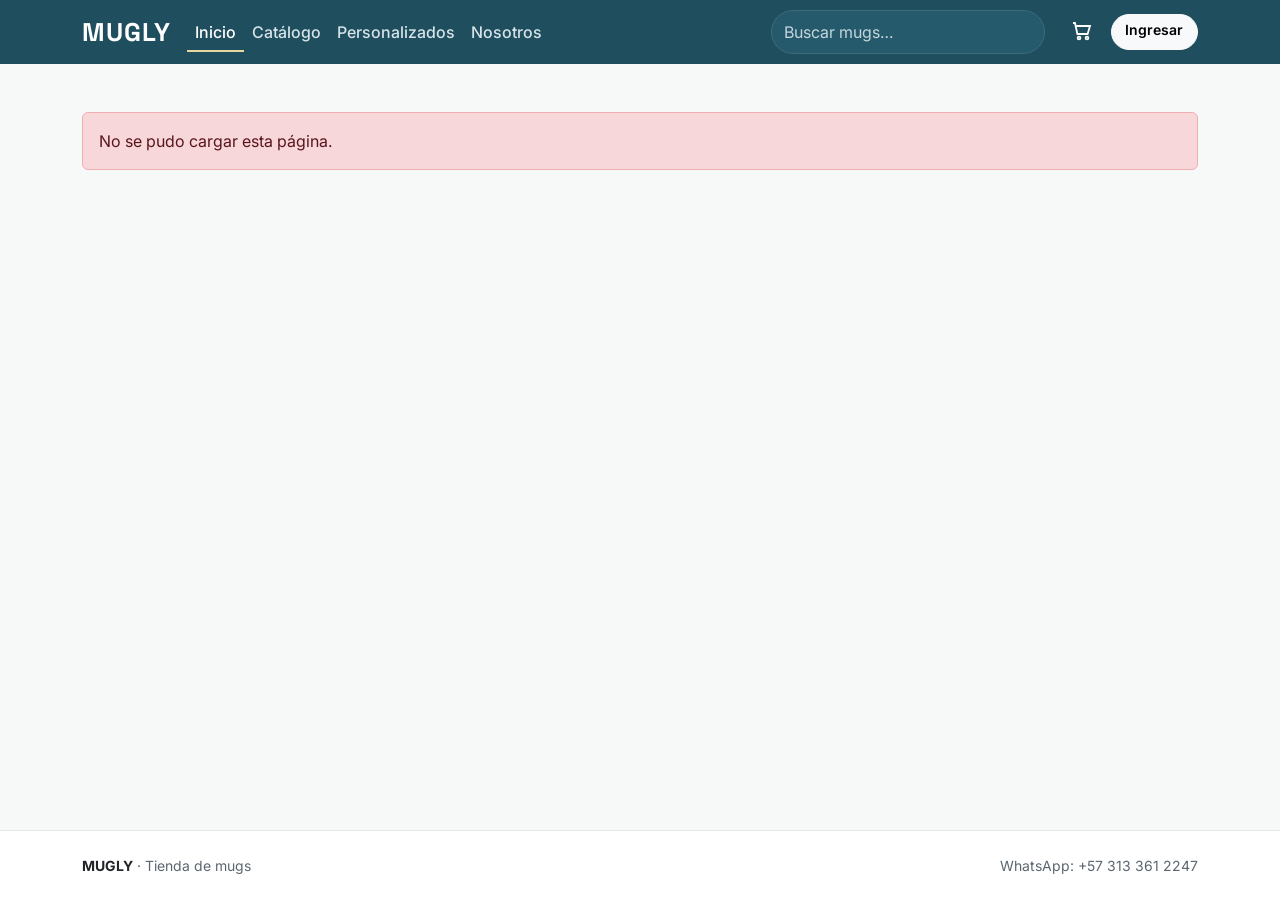
==== frontend/index.html @ 6db46423 "feat(frontend): base de la SPA con enrutador, estado, cliente HTTP y estilos (MUG-21) - Enrutador po" ====
<!doctype html>
<html lang="es">
<head>
  <meta charset="utf-8">
  <meta name="viewport" content="width=device-width, initial-scale=1">
  <title>MUGLY · Tienda de mugs</title>
  <link rel="preconnect" href="https://fonts.googleapis.com">
  <link rel="stylesheet" href="https://fonts.googleapis.com/css2?family=Inter:wght@400;500;600&family=Space+Grotesk:wght@500;600;700&display=swap">
  <link rel="stylesheet" href="assets/vendor/bootstrap/bootstrap.min.css">
  <link rel="stylesheet" href="css/estilos.css">
</head>
<body>
  <a class="visually-hidden-focusable" href="#app">Saltar al contenido</a>
  <header id="encabezado"></header>
  <main id="app" tabindex="-1"></main>
  <footer id="pie"></footer>

  <div class="toast-container position-fixed bottom-0 end-0 p-3" id="toasts"></div>

  <script src="assets/vendor/bootstrap/bootstrap.bundle.min.js"></script>
  <script type="module" src="js/app.js"></script>
</body>
</html>
---- frontend/css/estilos.css ----
/*
 * MUGLY - Estilos propios sobre Bootstrap.
 * Para cambiar la identidad visual, edite solo las variables de :root.
 */
:root {
  --mg-primario: #1F4E5F;        /* azul petroleo: navegacion y titulos */
  --mg-primario-oscuro: #163947;
  --mg-acento: #A45A33;          /* acciones de compra */
  --mg-acento-oscuro: #8A4A29;
  --mg-texto: #2E3338;           /* gris grafito */
  --mg-texto-suave: #5B6670;
  --mg-fondo: #F7F8F8;
  --mg-fondo-calido: #EFE9E1;    /* beige */
  --mg-borde: #E3E7E9;
  --mg-dorado: #E8D6A0;
  --mg-radio: 18px;

  --bs-body-font-family: "Inter", system-ui, -apple-system, "Segoe UI", Roboto, sans-serif;
  --bs-body-color: var(--mg-texto);
  --bs-body-bg: var(--mg-fondo);
  --bs-link-color: var(--mg-primario);
  --bs-link-color-rgb: 31, 78, 95;
  --bs-link-hover-color: var(--mg-primario-oscuro);
}

body { min-height: 100vh; display: flex; flex-direction: column; }
main { flex: 1; outline: none; }

h1, h2, .titulo { font-family: "Space Grotesk", "Inter", system-ui, sans-serif; font-weight: 700; }

/* Botones con la identidad de MUGLY */
.btn-primary {
  --bs-btn-bg: var(--mg-primario); --bs-btn-border-color: var(--mg-primario);
  --bs-btn-hover-bg: var(--mg-primario-oscuro); --bs-btn-hover-border-color: var(--mg-primario-oscuro);
  --bs-btn-active-bg: var(--mg-primario-oscuro); --bs-btn-active-border-color: var(--mg-primario-oscuro);
  --bs-btn-disabled-bg: var(--mg-primario); --bs-btn-disabled-border-color: var(--mg-primario);
}
.btn-outline-primary {
  --bs-btn-color: var(--mg-primario); --bs-btn-border-color: var(--mg-primario);
  --bs-btn-hover-bg: var(--mg-primario); --bs-btn-hover-border-color: var(--mg-primario);
  --bs-btn-active-bg: var(--mg-primario-oscuro);
}
.btn-acento {
  --bs-btn-color: #fff; --bs-btn-bg: var(--mg-acento); --bs-btn-border-color: var(--mg-acento);
  --bs-btn-hover-color: #fff; --bs-btn-hover-bg: var(--mg-acento-oscuro); --bs-btn-hover-border-color: var(--mg-acento-oscuro);
  --bs-btn-active-color: #fff; --bs-btn-active-bg: var(--mg-acento-oscuro);
  --bs-btn-disabled-color: #fff; --bs-btn-disabled-bg: var(--mg-acento); --bs-btn-disabled-border-color: var(--mg-acento);
}
.btn { border-radius: 999px; min-height: 44px; padding-left: 1.25rem; padding-right: 1.25rem; font-weight: 600; }
.btn-sm { min-height: 36px; padding-left: .85rem; padding-right: .85rem; }
.form-control, .form-select { min-height: 44px; border-radius: 12px; }

/* Encabezado */
.mg-nav { background: var(--mg-primario); }
.mg-nav .navbar-brand { font-family: "Space Grotesk", sans-serif; font-weight: 700; letter-spacing: .04em; font-size: 1.6rem; }
.mg-nav .nav-link { color: #D6E3E8; font-weight: 500; }
.mg-nav .nav-link:hover, .mg-nav .nav-link:focus { color: #fff; }
.mg-nav .nav-link.active { color: #fff; box-shadow: inset 0 -2px 0 var(--mg-dorado); }
.mg-nav .form-control { background: #255A6C; border-color: #3F6B7B; color: #fff; border-radius: 999px; }
.mg-nav .form-control::placeholder { color: #C5D6DD; }
.mg-insignia { background: var(--mg-dorado); color: var(--mg-texto); }

/* Secciones */
.mg-hero { background: var(--mg-fondo-calido); }
.mg-eyebrow { font-size: .8rem; font-weight: 600; letter-spacing: .12em; text-transform: uppercase; color: #8A5A3C; }
.mg-tarjeta { background: #fff; border: 0; border-radius: var(--mg-radio); box-shadow: 0 1px 2px rgba(31, 78, 95, .08); }
.mg-tarjeta-producto img { aspect-ratio: 1; object-fit: cover; border-radius: var(--mg-radio) var(--mg-radio) 0 0; }
.mg-precio { color: var(--mg-primario); font-weight: 600; }
.mg-img-cuadrada { aspect-ratio: 1; object-fit: cover; border-radius: 24px; width: 100%; }
.text-suave { color: var(--mg-texto-suave); }

/* Estados de pedido */
.estado { display: inline-block; font-size: .8rem; font-weight: 600; padding: .3rem .7rem; border-radius: 999px; }
.estado-pendiente { background: #FBEFD9; color: #7A4E0A; }
.estado-pagado { background: #E1ECF5; color: #1F4E78; }
.estado-enviado { background: #DDEFEC; color: #155E54; }
.estado-entregado { background: #E3F1E4; color: #2D6A33; }
.estado-cancelado { background: #ECEDEE; color: #4A5056; }

.mg-progreso { display: grid; grid-template-columns: repeat(4, minmax(0, 1fr)); gap: .5rem; list-style: none; padding: 0; margin: 0; }
.mg-progreso .barra { height: 6px; border-radius: 3px; background: #DDE2E5; }
.mg-progreso .hecho .barra { background: var(--mg-primario); }

/* Administracion */
.mg-admin { display: flex; flex-wrap: wrap; min-height: calc(100vh - 72px); background: #F2F4F5; }
.mg-admin-menu { flex: 1 1 220px; max-width: 100%; background: var(--mg-texto); padding: 1.5rem 1rem; }
.mg-admin-menu a { display: block; color: #D3D9DD; text-decoration: none; padding: .75rem; border-radius: 10px; margin-bottom: .25rem; }
.mg-admin-menu a.active { background: var(--mg-primario); color: #fff; font-weight: 600; }
.mg-admin-menu a:hover { color: #fff; }
.mg-admin-contenido { flex: 999 1 640px; min-width: 0; padding: 2rem; }
.mg-admin table td, .mg-admin table th { vertical-align: middle; }
.mg-mini { width: 48px; height: 48px; object-fit: cover; border-radius: 10px; }

footer#pie { background: #fff; border-top: 1px solid var(--mg-borde); }
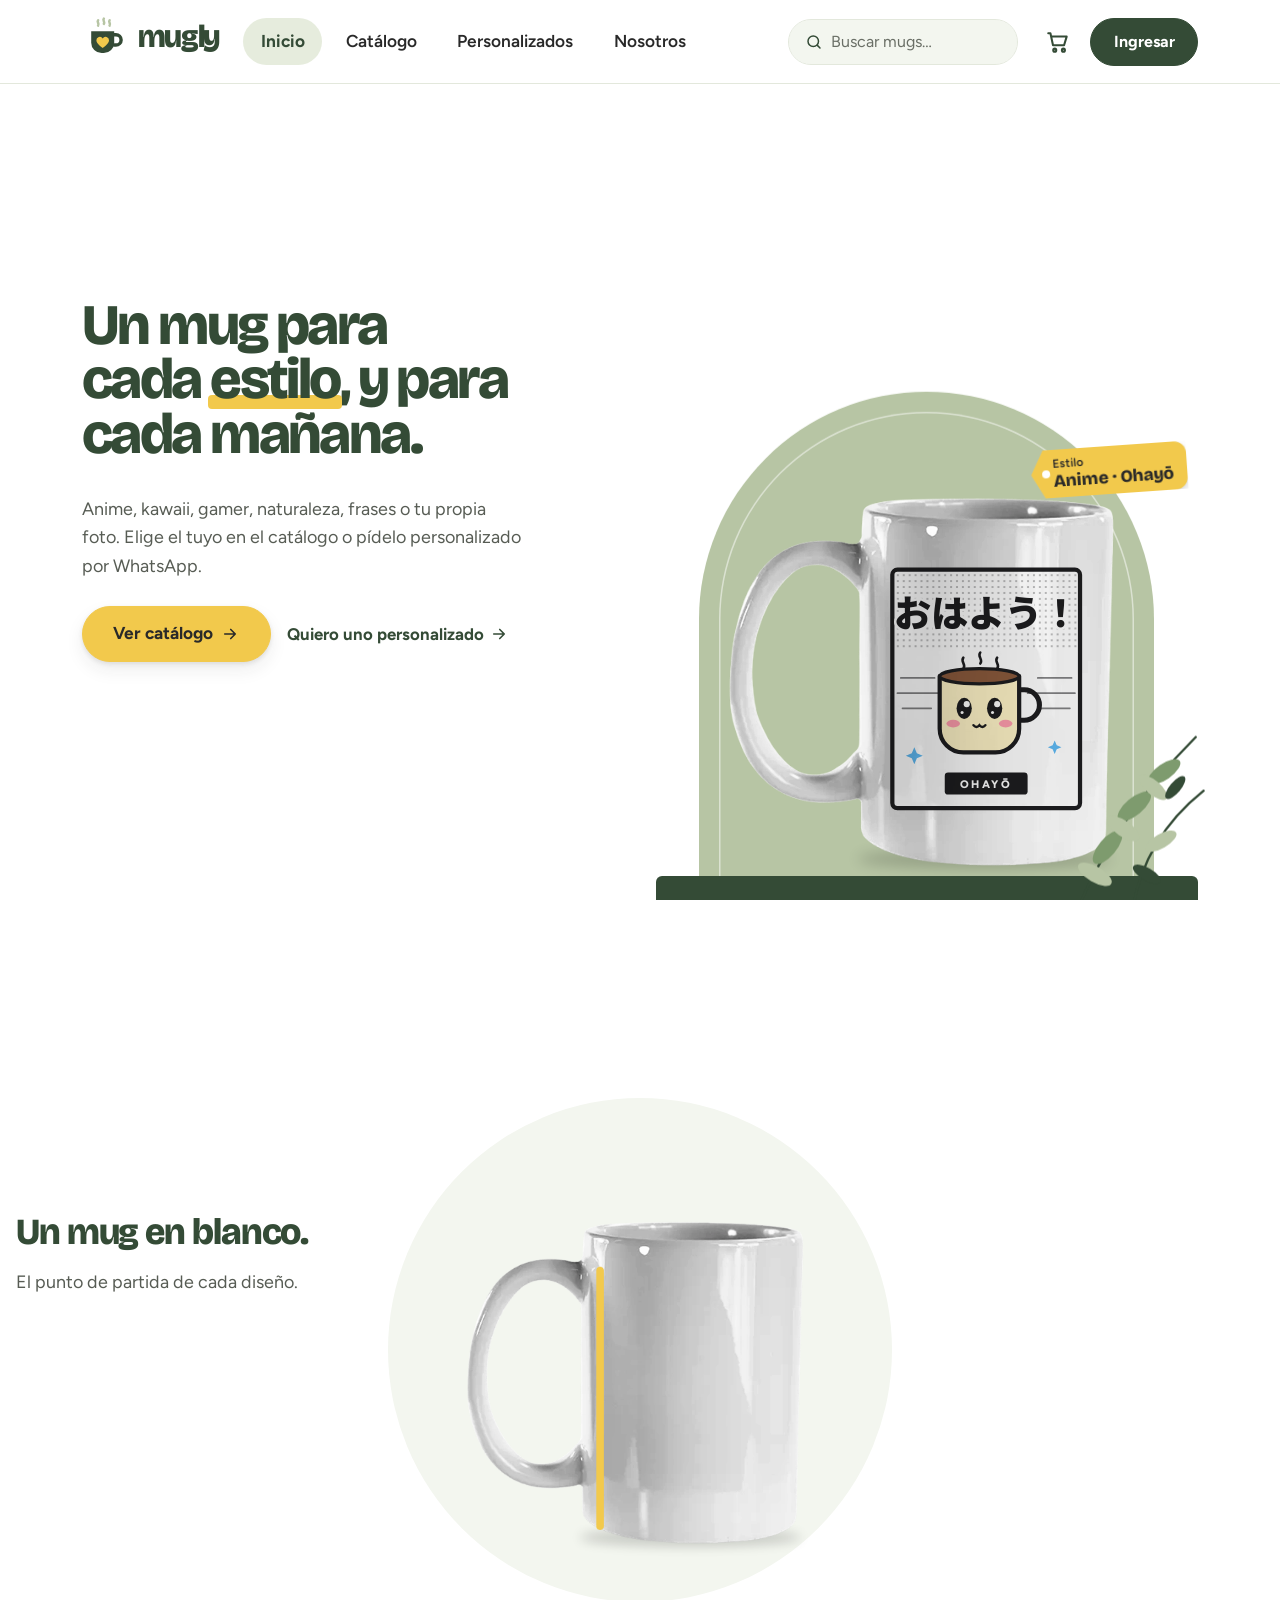
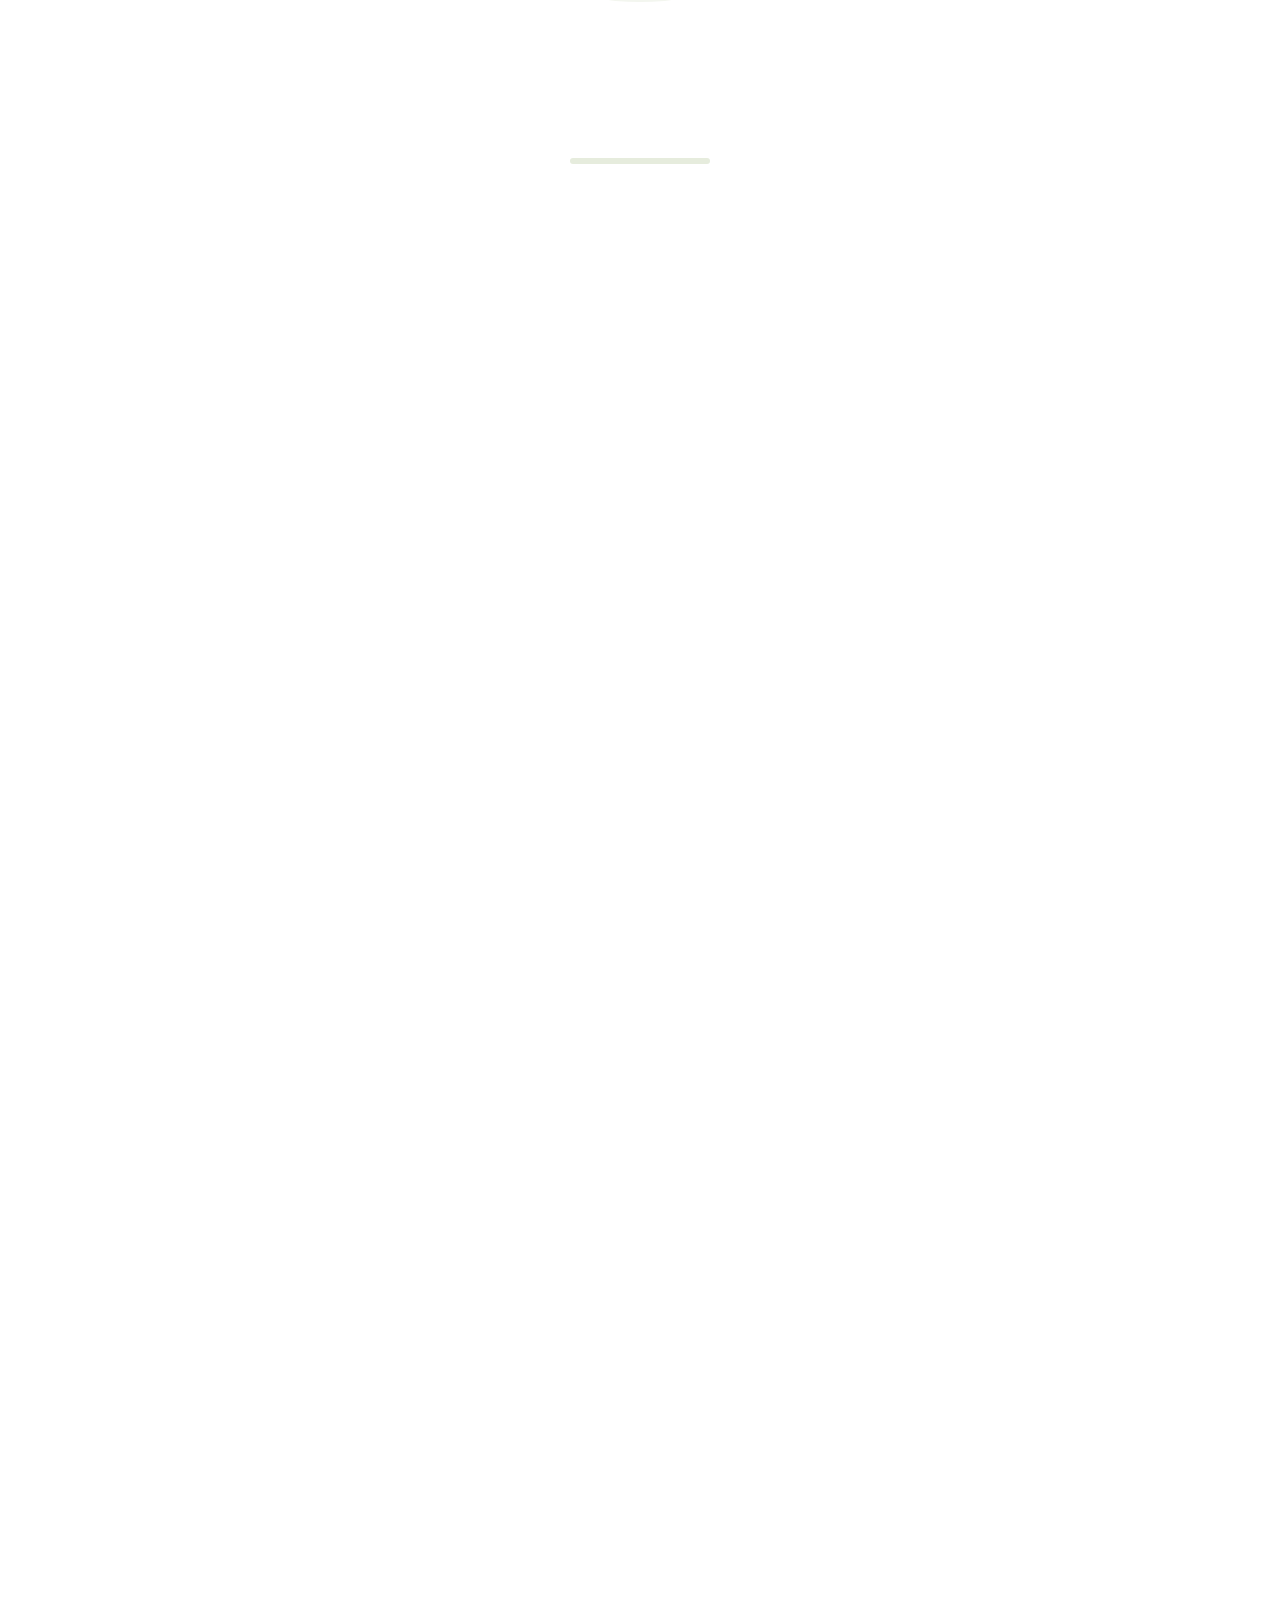
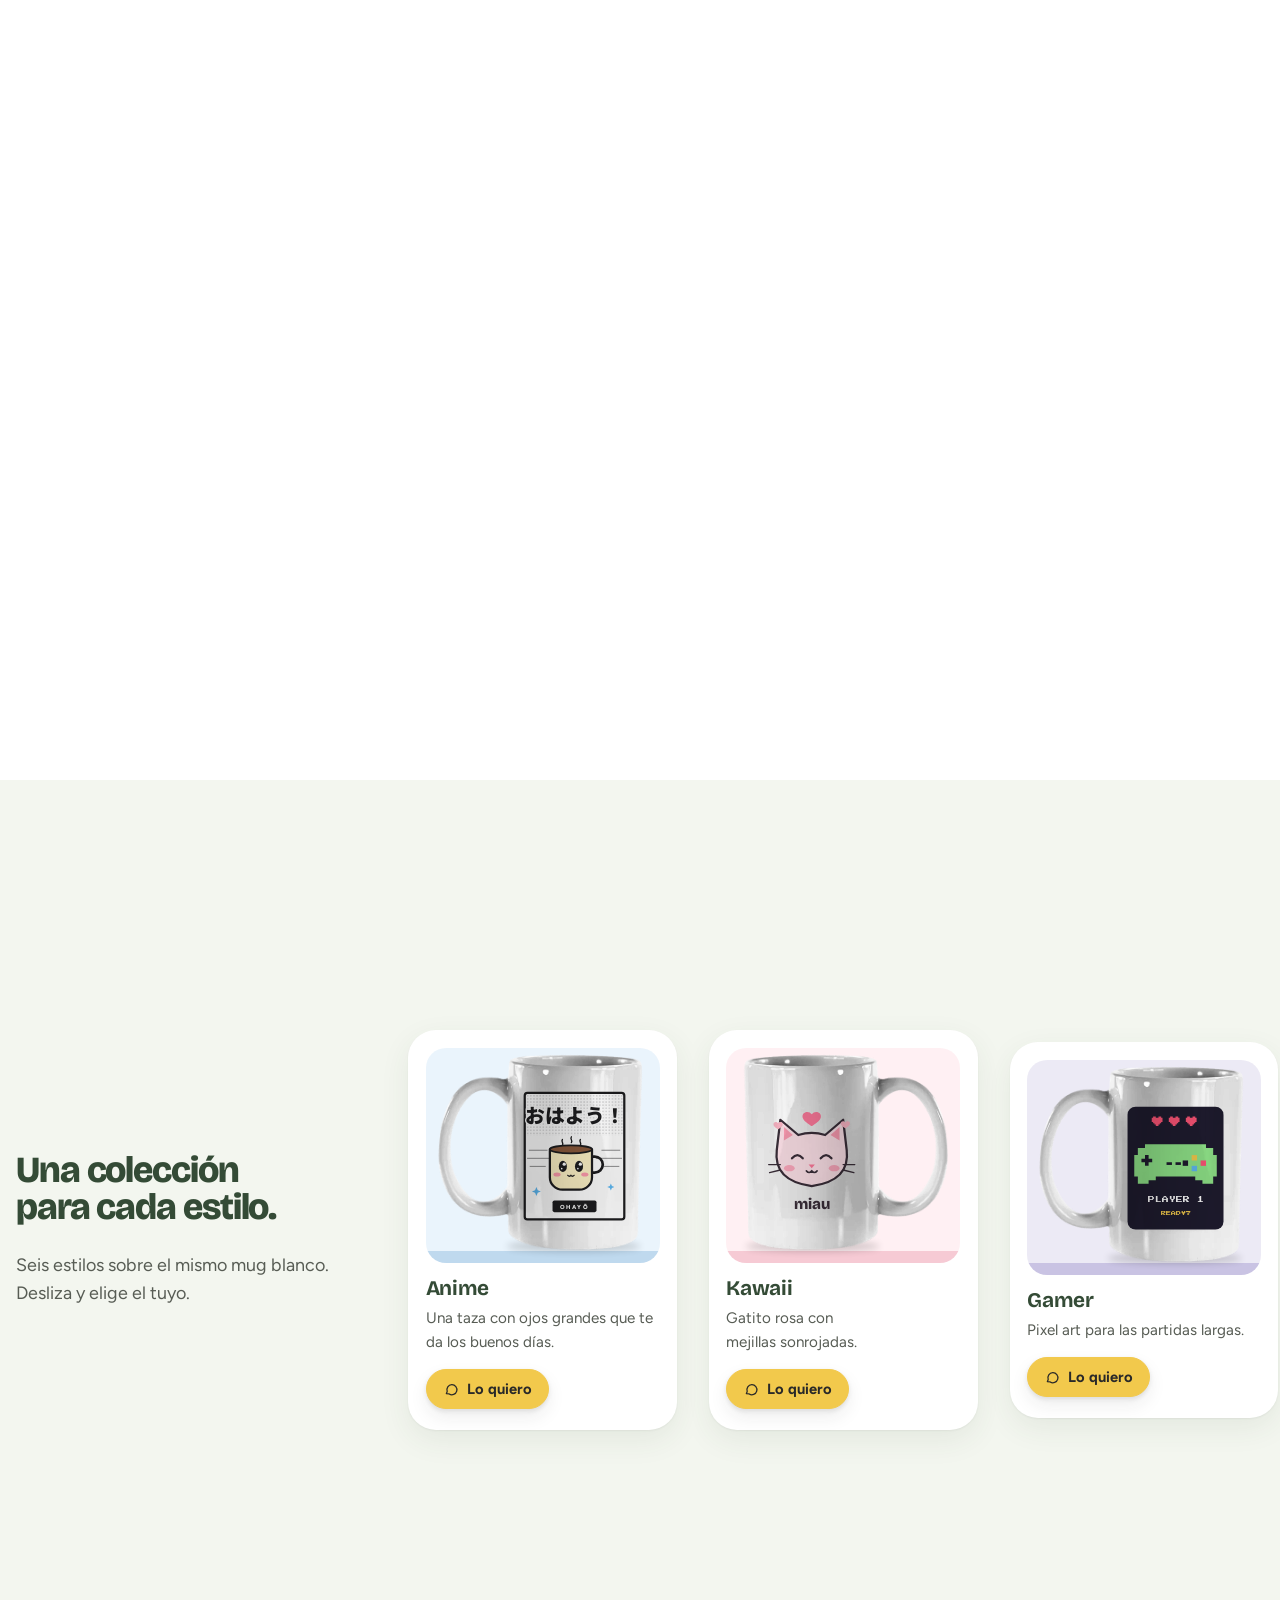
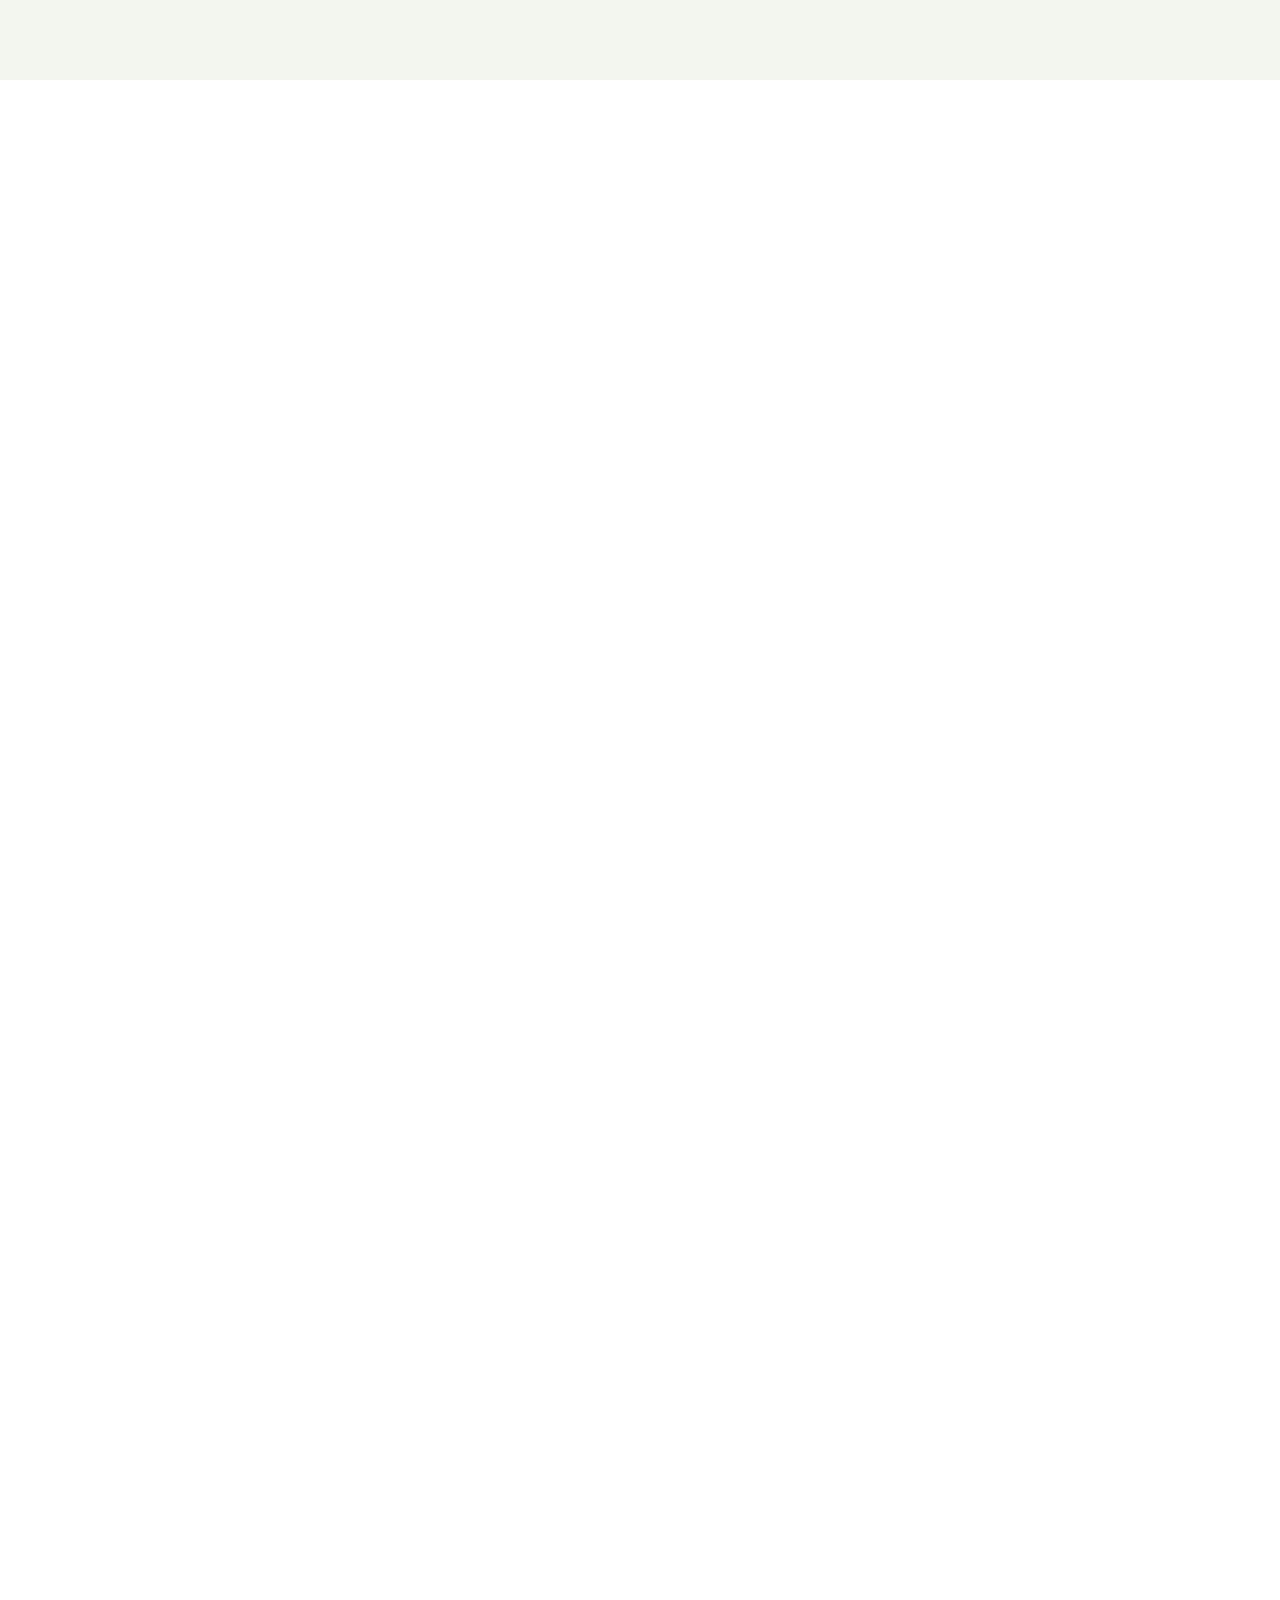
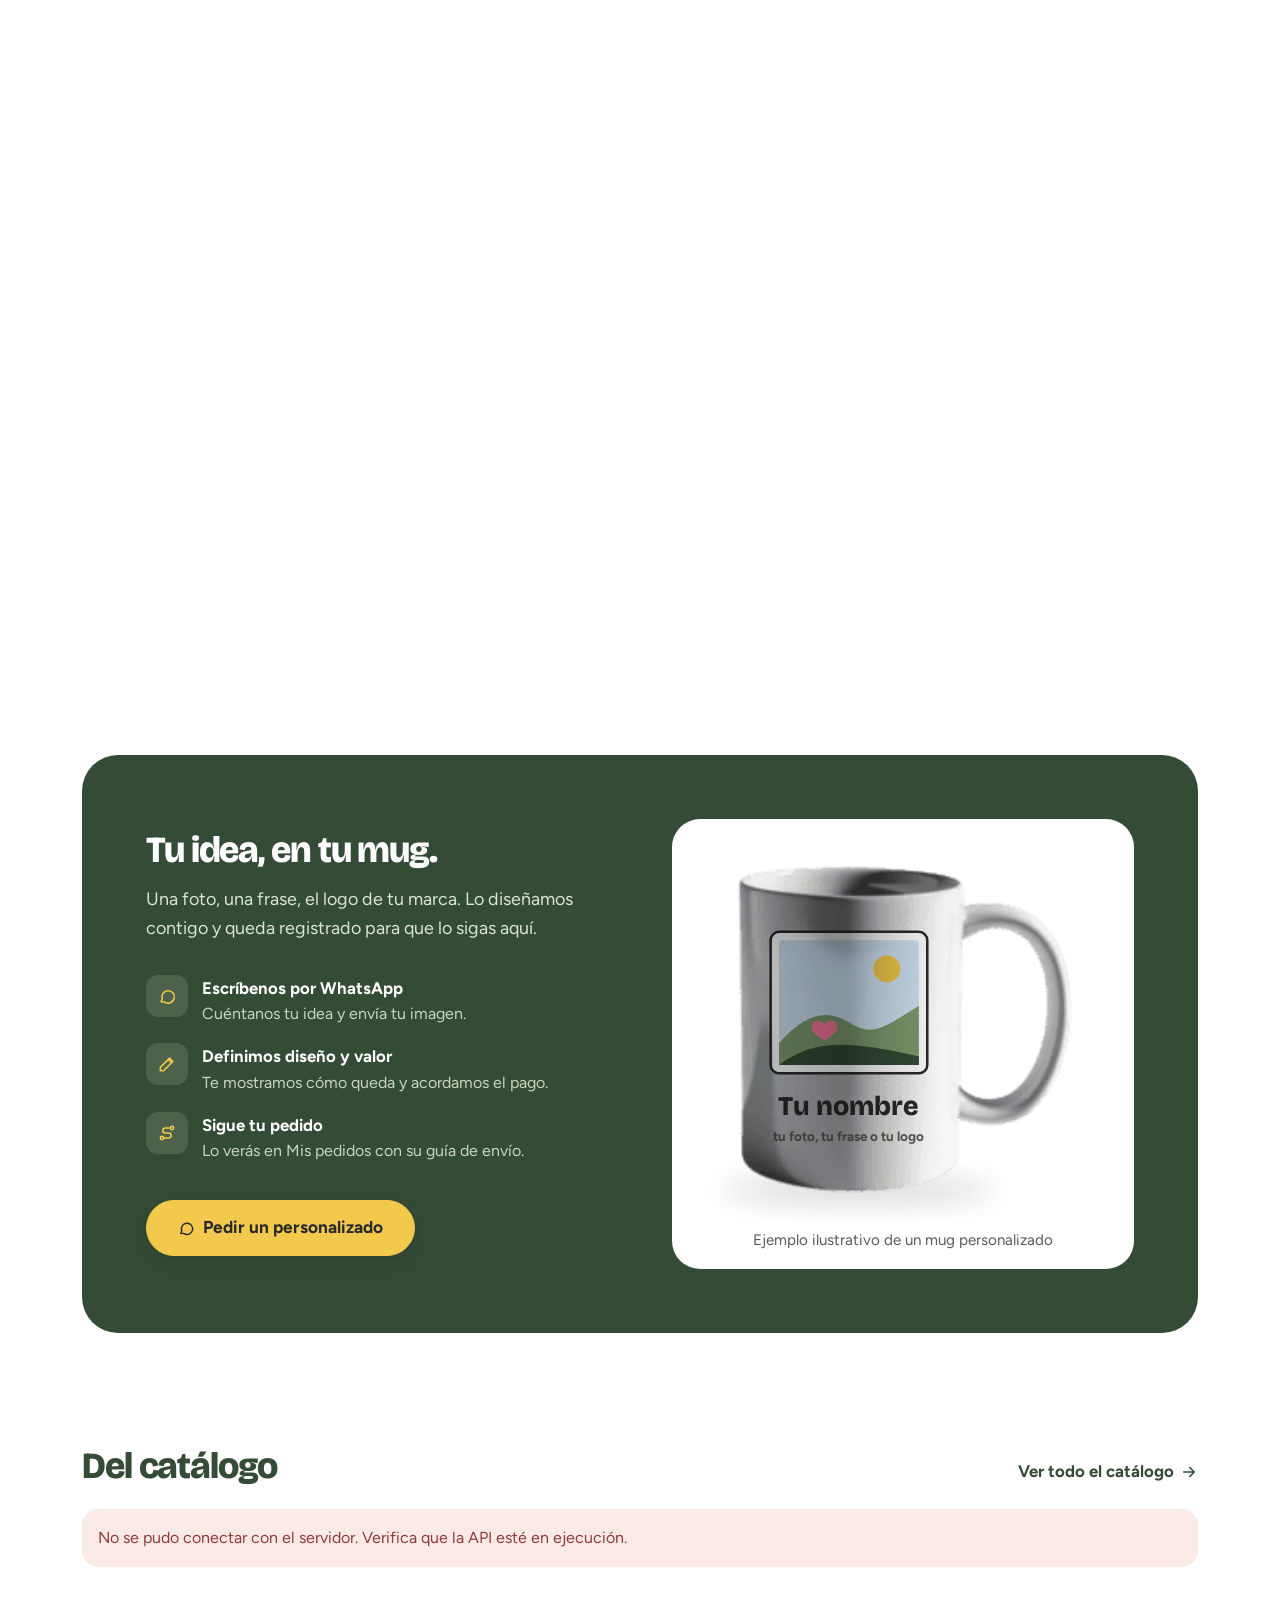
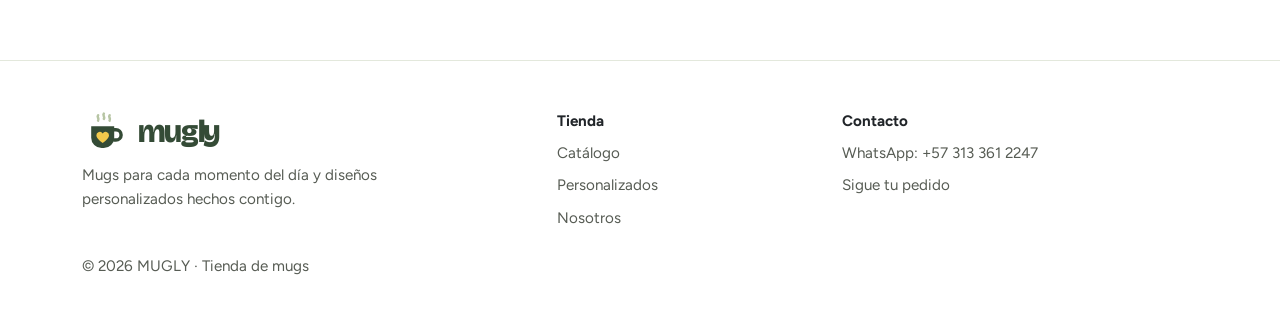
==== commit c57a3b4d: "feat(frontend): rediseño visual "La alacena" y experiencia de producto con scroll - Paleta oficial (" ====
--- a/frontend/index.html
+++ b/frontend/index.html
@@ -4,8 +4,13 @@
   <meta charset="utf-8">
   <meta name="viewport" content="width=device-width, initial-scale=1">
   <title>MUGLY · Tienda de mugs</title>
+  <meta name="theme-color" content="#FFFFFF">
+  <link rel="icon" href="assets/img/icono.svg" type="image/svg+xml">
   <link rel="preconnect" href="https://fonts.googleapis.com">
-  <link rel="stylesheet" href="https://fonts.googleapis.com/css2?family=Inter:wght@400;500;600&family=Space+Grotesk:wght@500;600;700&display=swap">
+  <link rel="preconnect" href="https://fonts.gstatic.com" crossorigin>
+  <link rel="stylesheet" href="https://fonts.googleapis.com/css2?family=Bricolage+Grotesque:opsz,wght@12..96,500..800&family=Figtree:wght@400;500;600;700;800&display=swap">
+  <link rel="stylesheet" href="https://fonts.googleapis.com/css2?family=Noto+Sans+JP:wght@900&text=%E3%81%8A%E3%81%AF%E3%82%88%E3%81%86%EF%BC%81&display=swap">
+  <link rel="stylesheet" href="https://fonts.googleapis.com/css2?family=Press+Start+2P&text=PLAYER1READY%3F%20&display=swap">
   <link rel="stylesheet" href="assets/vendor/bootstrap/bootstrap.min.css">
   <link rel="stylesheet" href="css/estilos.css">
 </head>
--- a/frontend/css/estilos.css
+++ b/frontend/css/estilos.css
@@ -1,94 +1,419 @@
 /*
- * MUGLY - Estilos propios sobre Bootstrap.
- * Para cambiar la identidad visual, edite solo las variables de :root.
+ * MUGLY · "La alacena"
+ * Estilos propios sobre Bootstrap 5.
+ *
+ * Paleta oficial (fijada por el cliente):
+ *   Blanco #FFFFFF · Verde salvia #B7C5A4 · Verde profundo #344B36
+ *   Amarillo vibrante #F2C94C · Gris oscuro #292929
+ * Jerarquía: el blanco predomina; el verde profundo construye la marca;
+ * la salvia acompaña; el amarillo solo marca acciones y precios.
  */
 :root {
-  --mg-primario: #1F4E5F;        /* azul petroleo: navegacion y titulos */
-  --mg-primario-oscuro: #163947;
-  --mg-acento: #A45A33;          /* acciones de compra */
-  --mg-acento-oscuro: #8A4A29;
-  --mg-texto: #2E3338;           /* gris grafito */
-  --mg-texto-suave: #5B6670;
-  --mg-fondo: #F7F8F8;
-  --mg-fondo-calido: #EFE9E1;    /* beige */
-  --mg-borde: #E3E7E9;
-  --mg-dorado: #E8D6A0;
-  --mg-radio: 18px;
-
-  --bs-body-font-family: "Inter", system-ui, -apple-system, "Segoe UI", Roboto, sans-serif;
-  --bs-body-color: var(--mg-texto);
-  --bs-body-bg: var(--mg-fondo);
-  --bs-link-color: var(--mg-primario);
-  --bs-link-color-rgb: 31, 78, 95;
-  --bs-link-hover-color: var(--mg-primario-oscuro);
-}
-
-body { min-height: 100vh; display: flex; flex-direction: column; }
+  /* Paleta oficial */
+  --mg-blanco: #FFFFFF;
+  --mg-salvia: #B7C5A4;
+  --mg-verde: #344B36;
+  --mg-amarillo: #F2C94C;
+  --mg-tinta: #292929;
+
+  /* Variaciones de luminosidad de la misma paleta */
+  --mg-salvia-50: #F3F6EF;
+  --mg-salvia-100: #E6ECDD;
+  --mg-salvia-300: #CBD6BF;
+  --mg-verde-700: #2A3D2C;
+  --mg-verde-500: #4A6550;
+  --mg-amarillo-600: #E6B830;
+  --mg-amarillo-50: #FDF6DE;
+  --mg-tinta-suave: #575C54;
+  --mg-borde: #E3E8DC;
+
+  /* Nombres usados por páginas existentes */
+  --mg-primario: var(--mg-verde);
+  --mg-texto: var(--mg-tinta);
+  --mg-texto-suave: var(--mg-tinta-suave);
+  --mg-fondo: var(--mg-blanco);
+
+  /* Tipografía: dos familias y una escala */
+  --mg-fuente-titulos: "Bricolage Grotesque", Georgia, serif;
+  --mg-fuente-texto: "Figtree", system-ui, -apple-system, "Segoe UI", sans-serif;
+  --mg-t-display: clamp(2.4rem, 1.5rem + 2.6vw, 3.6rem);
+  --mg-t-h1: clamp(2rem, 1.5rem + 1.8vw, 2.9rem);
+  --mg-t-h2: clamp(1.65rem, 1.3rem + 1.3vw, 2.3rem);
+  --mg-t-h3: clamp(1.15rem, 1.05rem + .4vw, 1.35rem);
+  --mg-t-lead: clamp(1.02rem, .98rem + .2vw, 1.12rem);
+  --mg-t-base: 1rem;
+
+  --mg-radio: 22px;
+  --mg-sombra: 0 1px 2px rgba(52, 75, 54, .06), 0 10px 30px rgba(52, 75, 54, .08);
+  --mg-sombra-alta: 0 2px 4px rgba(52, 75, 54, .06), 0 22px 48px rgba(52, 75, 54, .14);
+  --mg-ease-out: cubic-bezier(0.23, 1, 0.32, 1);
+  --mg-nav-alto: 84px;
+
+  --bs-body-font-family: var(--mg-fuente-texto);
+  --bs-body-font-size: var(--mg-t-base);
+  --bs-body-color: var(--mg-tinta);
+  --bs-body-bg: var(--mg-blanco);
+  --bs-border-color: var(--mg-borde);
+  --bs-link-color: var(--mg-verde);
+  --bs-link-color-rgb: 52, 75, 54;
+  --bs-link-hover-color: var(--mg-verde-700);
+  --bs-link-hover-color-rgb: 42, 61, 44;
+  --bs-secondary-color: var(--mg-tinta-suave);
+  --bs-focus-ring-color: rgba(52, 75, 54, .3);
+}
+
+body { min-height: 100vh; display: flex; flex-direction: column; -webkit-font-smoothing: antialiased; line-height: 1.6; }
 main { flex: 1; outline: none; }
-
-h1, h2, .titulo { font-family: "Space Grotesk", "Inter", system-ui, sans-serif; font-weight: 700; }
-
-/* Botones con la identidad de MUGLY */
+::selection { background: var(--mg-amarillo); color: var(--mg-tinta); }
+:root { accent-color: var(--mg-verde); caret-color: var(--mg-verde); }
+::-webkit-scrollbar { width: 12px; height: 12px; }
+::-webkit-scrollbar-thumb { background: var(--mg-salvia); border-radius: 99px; border: 3px solid var(--mg-blanco); }
+::-webkit-scrollbar-track { background: var(--mg-blanco); }
+a { text-underline-offset: 3px; }
+
+h1, h2, .h1, .h2, .display-5, .display-6, .titulo {
+  font-family: var(--mg-fuente-titulos); font-weight: 800; color: var(--mg-verde);
+  letter-spacing: -.03em; line-height: 1.02; text-wrap: balance; font-variation-settings: "opsz" 72;
+}
+h1, .h1 { font-size: var(--mg-t-h1); }
+h2, .h2 { font-size: var(--mg-t-h2); }
+.display-5 { font-size: var(--mg-t-h1); }
+.display-6 { font-size: var(--mg-t-h1); }
+h3, h4, h5, h6, .h3, .h4, .h5, .h6 { font-family: var(--mg-fuente-titulos); color: var(--mg-verde); font-weight: 700; letter-spacing: -.015em; }
+.h3 { font-size: var(--mg-t-h3); }
+p { text-wrap: pretty; }
+.small, small, figcaption { font-size: .95rem; }
+.lead { font-size: var(--mg-t-lead); font-weight: 400; }
+.text-suave { color: var(--mg-tinta-suave) !important; }
+.text-degradado { color: var(--mg-verde); }
+.num, .mg-precio, table { font-variant-numeric: tabular-nums; }
+
+/* ---------------------------------------------------------------- Logotipo */
+.mg-logo { display: inline-flex; align-items: center; gap: .6rem; text-decoration: none; color: var(--mg-verde); }
+.mg-logo:hover { color: var(--mg-verde); }
+.mg-logo-icono { width: 46px; height: 46px; flex: none; display: grid; place-items: center; }
+.mg-logo-icono svg { width: 46px; height: 46px; }
+.mg-logo-texto { font: 800 2rem/1 var(--mg-fuente-titulos); letter-spacing: -.04em; font-variation-settings: "opsz" 96; }
+
+/* ---------------------------------------------------------------- Botones */
+.btn { border-radius: 999px; min-height: 48px; padding-left: 1.4rem; padding-right: 1.4rem; font-weight: 700;
+  display: inline-flex; align-items: center; justify-content: center; gap: .5rem;
+  transition: transform 160ms var(--mg-ease-out), background-color 160ms ease, border-color 160ms ease, color 160ms ease, box-shadow 200ms ease; }
+.btn:active { transform: scale(.97); }
+.btn-sm { min-height: 40px; padding-left: 1rem; padding-right: 1rem; font-size: .92rem; }
+.btn-lg { min-height: 56px; padding-left: 1.9rem; padding-right: 1.9rem; font-size: 1.08rem; }
+.btn svg { flex: none; }
+
+/* Primario: verde profundo (marca). Acento: amarillo (compra). */
 .btn-primary {
-  --bs-btn-bg: var(--mg-primario); --bs-btn-border-color: var(--mg-primario);
-  --bs-btn-hover-bg: var(--mg-primario-oscuro); --bs-btn-hover-border-color: var(--mg-primario-oscuro);
-  --bs-btn-active-bg: var(--mg-primario-oscuro); --bs-btn-active-border-color: var(--mg-primario-oscuro);
-  --bs-btn-disabled-bg: var(--mg-primario); --bs-btn-disabled-border-color: var(--mg-primario);
-}
-.btn-outline-primary {
-  --bs-btn-color: var(--mg-primario); --bs-btn-border-color: var(--mg-primario);
-  --bs-btn-hover-bg: var(--mg-primario); --bs-btn-hover-border-color: var(--mg-primario);
-  --bs-btn-active-bg: var(--mg-primario-oscuro);
+  --bs-btn-color: #fff; --bs-btn-bg: var(--mg-verde); --bs-btn-border-color: var(--mg-verde);
+  --bs-btn-hover-color: #fff; --bs-btn-hover-bg: var(--mg-verde-700); --bs-btn-hover-border-color: var(--mg-verde-700);
+  --bs-btn-active-color: #fff; --bs-btn-active-bg: var(--mg-verde-700); --bs-btn-active-border-color: var(--mg-verde-700);
+  --bs-btn-disabled-color: #fff; --bs-btn-disabled-bg: var(--mg-verde); --bs-btn-disabled-border-color: var(--mg-verde);
+  --bs-btn-focus-shadow-rgb: 52, 75, 54;
 }
 .btn-acento {
-  --bs-btn-color: #fff; --bs-btn-bg: var(--mg-acento); --bs-btn-border-color: var(--mg-acento);
-  --bs-btn-hover-color: #fff; --bs-btn-hover-bg: var(--mg-acento-oscuro); --bs-btn-hover-border-color: var(--mg-acento-oscuro);
-  --bs-btn-active-color: #fff; --bs-btn-active-bg: var(--mg-acento-oscuro);
-  --bs-btn-disabled-color: #fff; --bs-btn-disabled-bg: var(--mg-acento); --bs-btn-disabled-border-color: var(--mg-acento);
-}
-.btn { border-radius: 999px; min-height: 44px; padding-left: 1.25rem; padding-right: 1.25rem; font-weight: 600; }
-.btn-sm { min-height: 36px; padding-left: .85rem; padding-right: .85rem; }
-.form-control, .form-select { min-height: 44px; border-radius: 12px; }
-
-/* Encabezado */
-.mg-nav { background: var(--mg-primario); }
-.mg-nav .navbar-brand { font-family: "Space Grotesk", sans-serif; font-weight: 700; letter-spacing: .04em; font-size: 1.6rem; }
-.mg-nav .nav-link { color: #D6E3E8; font-weight: 500; }
-.mg-nav .nav-link:hover, .mg-nav .nav-link:focus { color: #fff; }
-.mg-nav .nav-link.active { color: #fff; box-shadow: inset 0 -2px 0 var(--mg-dorado); }
-.mg-nav .form-control { background: #255A6C; border-color: #3F6B7B; color: #fff; border-radius: 999px; }
-.mg-nav .form-control::placeholder { color: #C5D6DD; }
-.mg-insignia { background: var(--mg-dorado); color: var(--mg-texto); }
-
-/* Secciones */
-.mg-hero { background: var(--mg-fondo-calido); }
-.mg-eyebrow { font-size: .8rem; font-weight: 600; letter-spacing: .12em; text-transform: uppercase; color: #8A5A3C; }
-.mg-tarjeta { background: #fff; border: 0; border-radius: var(--mg-radio); box-shadow: 0 1px 2px rgba(31, 78, 95, .08); }
-.mg-tarjeta-producto img { aspect-ratio: 1; object-fit: cover; border-radius: var(--mg-radio) var(--mg-radio) 0 0; }
-.mg-precio { color: var(--mg-primario); font-weight: 600; }
-.mg-img-cuadrada { aspect-ratio: 1; object-fit: cover; border-radius: 24px; width: 100%; }
-.text-suave { color: var(--mg-texto-suave); }
-
-/* Estados de pedido */
-.estado { display: inline-block; font-size: .8rem; font-weight: 600; padding: .3rem .7rem; border-radius: 999px; }
-.estado-pendiente { background: #FBEFD9; color: #7A4E0A; }
-.estado-pagado { background: #E1ECF5; color: #1F4E78; }
-.estado-enviado { background: #DDEFEC; color: #155E54; }
-.estado-entregado { background: #E3F1E4; color: #2D6A33; }
-.estado-cancelado { background: #ECEDEE; color: #4A5056; }
-
+  --bs-btn-color: var(--mg-tinta); --bs-btn-bg: var(--mg-amarillo); --bs-btn-border-color: var(--mg-amarillo);
+  --bs-btn-hover-color: var(--mg-tinta); --bs-btn-hover-bg: var(--mg-amarillo-600); --bs-btn-hover-border-color: var(--mg-amarillo-600);
+  --bs-btn-active-color: var(--mg-tinta); --bs-btn-active-bg: var(--mg-amarillo-600); --bs-btn-active-border-color: var(--mg-amarillo-600);
+  --bs-btn-disabled-color: var(--mg-tinta); --bs-btn-disabled-bg: var(--mg-amarillo); --bs-btn-disabled-border-color: var(--mg-amarillo);
+  box-shadow: 0 2px 4px rgba(41, 41, 41, .1), 0 8px 18px rgba(41, 41, 41, .08);
+}
+.btn-outline-primary, .btn-outline-secondary, .btn-light {
+  --bs-btn-color: var(--mg-verde); --bs-btn-bg: #fff; --bs-btn-border-color: var(--mg-salvia);
+  --bs-btn-hover-color: var(--mg-verde); --bs-btn-hover-bg: var(--mg-salvia-50); --bs-btn-hover-border-color: var(--mg-verde);
+  --bs-btn-active-color: var(--mg-verde); --bs-btn-active-bg: var(--mg-salvia-100); --bs-btn-active-border-color: var(--mg-verde);
+  --bs-btn-disabled-color: var(--mg-tinta-suave); --bs-btn-disabled-bg: #fff; --bs-btn-disabled-border-color: var(--mg-borde);
+  border-width: 1.5px;
+}
+.btn-danger {
+  --bs-btn-color: #8E3B3B; --bs-btn-bg: #FBE7E4; --bs-btn-border-color: #F4CFCA;
+  --bs-btn-hover-color: #fff; --bs-btn-hover-bg: #B5524D; --bs-btn-hover-border-color: #B5524D;
+  --bs-btn-active-bg: #9F4642; --bs-btn-active-color: #fff;
+}
+.btn-outline-danger { --bs-btn-color: #9F4642; --bs-btn-border-color: #E8B5B0; --bs-btn-hover-bg: #B5524D; --bs-btn-hover-border-color: #B5524D; --bs-btn-hover-color: #fff; }
+.btn-link { --bs-btn-color: var(--mg-verde); --bs-btn-hover-color: var(--mg-verde-700); min-height: 0; padding: 0; font-weight: 700; }
+
+/* ---------------------------------------------------------------- Formularios */
+.form-control, .form-select { min-height: 50px; border-radius: 14px; border: 1.5px solid var(--mg-borde); background-color: #fff; color: var(--mg-tinta); font-size: 1rem; }
+.form-control::placeholder { color: #6A6F66; }
+.form-control:focus, .form-select:focus { border-color: var(--mg-verde); box-shadow: 0 0 0 .22rem rgba(52, 75, 54, .14); }
+.form-label { font-weight: 700; font-size: .95rem; color: var(--mg-tinta); }
+.form-text { color: var(--mg-tinta-suave); }
+.form-control.is-invalid, .was-validated .form-control:invalid { border-color: #C9605A; }
+.invalid-feedback { color: #A3443F; }
+
+/* ---------------------------------------------------------------- Navegación */
+#encabezado { position: sticky; top: 0; z-index: 1030; }
+.mg-nav {
+  position: relative; min-height: var(--mg-nav-alto); padding: .75rem 0;
+  background: rgba(255, 255, 255, .94); backdrop-filter: saturate(140%) blur(12px); -webkit-backdrop-filter: saturate(140%) blur(12px);
+  border-bottom: 1px solid var(--mg-borde);
+}
+.mg-nav .navbar-nav { gap: .35rem; }
+.mg-nav .nav-link { color: var(--mg-tinta); font-weight: 600; font-size: 1.08rem; white-space: nowrap; padding: .6rem 1.1rem !important; border-radius: 999px; transition: background-color 150ms ease, color 150ms ease; }
+.mg-nav .nav-link.active { color: var(--mg-verde); font-weight: 700; background: var(--mg-salvia-100); }
+@media (hover: hover) and (pointer: fine) { .mg-nav .nav-link:hover { color: var(--mg-verde); background: var(--mg-salvia-50); } }
+.mg-nav .form-control { min-height: 46px; border-radius: 999px; padding-left: 2.6rem; font-size: 1rem; background-color: var(--mg-salvia-50);
+  background-image: url("data:image/svg+xml,%3Csvg xmlns='http://www.w3.org/2000/svg' width='18' height='18' fill='none' stroke='%23344B36' stroke-width='2' stroke-linecap='round' viewBox='0 0 24 24'%3E%3Ccircle cx='11' cy='11' r='7'/%3E%3Cpath d='m20 20-3.5-3.5'/%3E%3C/svg%3E");
+  background-repeat: no-repeat; background-position: 1rem center; }
+.mg-nav .form-control:focus { background-color: #fff; }
+@media (min-width: 1200px) { .mg-nav .form-control { width: 230px; } }
+.mg-carrito { color: var(--mg-verde); width: 48px; height: 48px; border-radius: 50%; display: grid; place-items: center; position: relative; transition: background-color 150ms ease; }
+.mg-carrito svg { width: 26px; height: 26px; }
+@media (hover: hover) and (pointer: fine) { .mg-carrito:hover { background: var(--mg-salvia-50); color: var(--mg-verde); } }
+.mg-insignia { background: var(--mg-amarillo); color: var(--mg-tinta); font-weight: 800; box-shadow: 0 0 0 2px #fff; }
+.mg-avatar { width: 30px; height: 30px; border-radius: 50%; background: var(--mg-verde); color: #fff; display: grid; place-items: center; font: 800 .85rem var(--mg-fuente-texto); }
+.navbar-toggler { border: 1.5px solid var(--mg-borde); border-radius: 14px; padding: .55rem .7rem; }
+.navbar-toggler:focus { box-shadow: 0 0 0 .2rem rgba(52, 75, 54, .2); }
+.dropdown-menu { border: 1px solid var(--mg-borde); border-radius: 16px; box-shadow: var(--mg-sombra); padding: .4rem; }
+.dropdown-item { border-radius: 10px; padding: .6rem .85rem; color: var(--mg-tinta); font-weight: 500; }
+.dropdown-item:hover, .dropdown-item:focus { background: var(--mg-salvia-50); color: var(--mg-verde); }
+.dropdown-item:active { background: var(--mg-salvia-100); color: var(--mg-verde); }
+
+/* ---------------------------------------------------------------- Encabezados de página */
+.mg-cabecera-pagina { padding: clamp(2.5rem, 5vw, 4.5rem) 0 clamp(1.5rem, 3vw, 2.5rem); }
+.mg-cabecera-pagina h1 { margin: 0; }
+.mg-cabecera-pagina p { margin: .9rem 0 0; font-size: var(--mg-t-lead); color: var(--mg-tinta-suave); max-width: 52ch; }
+.mg-eyebrow { font-size: .9rem; font-weight: 700; color: var(--mg-verde); }
+
+/* ---------------------------------------------------------------- Etiqueta colgante (firma) */
+.mg-etiqueta { position: absolute; z-index: 2; display: flex; flex-direction: column; gap: .1rem; background: var(--mg-amarillo); color: var(--mg-tinta);
+  padding: .45rem .8rem .5rem 1.4rem; transform: rotate(-4deg); border-radius: 0 12px 12px 0;
+  clip-path: polygon(13px 0, 100% 0, 100% 100%, 13px 100%, 0 50%); box-shadow: 0 2px 4px rgba(41,41,41,.12), 0 10px 22px rgba(41,41,41,.1); }
+.mg-etiqueta::before { content: ""; position: absolute; left: 11px; top: 50%; width: 8px; height: 8px; margin-top: -4px; border-radius: 50%; background: #fff; }
+.mg-etiqueta small { font: 600 .74rem var(--mg-fuente-texto); }
+.mg-etiqueta strong { font: 800 1.08rem/1 var(--mg-fuente-titulos); }
+
+/* ---------------------------------------------------------------- Mug (mockup) */
+.mg-mug { display: block; width: 100%; height: auto; overflow: visible; }
+
+/* ---------------------------------------------------------------- Tarjetas de producto (repisa) */
+.mg-tarjeta { background: #fff; border: 1px solid var(--mg-borde); border-radius: var(--mg-radio); box-shadow: var(--mg-sombra); }
+.card { --bs-card-border-color: var(--mg-borde); --bs-card-border-radius: var(--mg-radio); }
+a.mg-tarjeta { transition: transform 200ms var(--mg-ease-out), box-shadow 200ms ease; }
+@media (hover: hover) and (pointer: fine) { a.mg-tarjeta:hover { transform: translateY(-2px); box-shadow: var(--mg-sombra-alta); } }
+
+.mg-producto { position: relative; display: flex; flex-direction: column; gap: 1rem; height: 100%; }
+.mg-producto .mg-vitrina { position: relative; display: block; aspect-ratio: 1 / .95; border-radius: var(--mg-radio) var(--mg-radio) 0 0; overflow: hidden;
+  background: linear-gradient(to top, var(--mg-salvia) 14px, var(--mg-salvia-50) 14px); }
+.mg-producto .mg-vitrina img { position: absolute; left: 50%; bottom: 10px; width: 84%; transform: translate(-50%, 3%); transition: transform 320ms var(--mg-ease-out); }
+@media (hover: hover) and (pointer: fine) { .mg-producto:hover .mg-vitrina img { transform: translate(-50%, calc(3% - 5px)); } }
+.mg-producto .mg-etiqueta { top: 12px; right: 10px; padding: .32rem .6rem .36rem 1.2rem; }
+.mg-producto .mg-etiqueta small { display: none; }
+.mg-producto .mg-etiqueta strong { font-size: .95rem; }
+.mg-producto .mg-info { display: flex; justify-content: space-between; gap: 1rem; align-items: flex-start; }
+.mg-producto .mg-producto-titulo { font-size: 1.08rem; line-height: 1.15; letter-spacing: -.015em; margin: 0; }
+.mg-producto .mg-producto-titulo a { color: inherit; text-decoration: none; }
+.mg-hechos { list-style: none; margin: 0; padding: 0; display: grid; grid-template-columns: repeat(3, 1fr); border-block: 1px solid var(--mg-borde); }
+.mg-hechos li { display: flex; gap: 1rem; align-items: flex-start; padding: 1.6rem 1.5rem 1.6rem 0; }
+.mg-hechos li + li { border-left: 1px solid var(--mg-borde); padding-left: 1.5rem; }
+.mg-hechos svg { color: var(--mg-verde); flex: none; margin-top: .2rem; }
+.mg-hechos b { display: block; font: 700 1.15rem var(--mg-fuente-titulos); color: var(--mg-verde); }
+.mg-hechos span { color: var(--mg-tinta-suave); }
+@media (max-width: 860px) { .mg-hechos { grid-template-columns: 1fr; } .mg-hechos li + li { border-left: 0; border-top: 1px solid var(--mg-borde); padding-left: 0; } }
+.mg-producto p { font-size: .9rem; color: var(--mg-tinta-suave); margin: .25rem 0 0; display: -webkit-box; -webkit-line-clamp: 2; -webkit-box-orient: vertical; overflow: hidden; }
+.mg-stock { display: inline-flex; align-items: center; gap: .35rem; font-size: .82rem; font-weight: 700; margin-top: .5rem; color: var(--mg-verde); }
+.mg-stock::before { content: ""; width: 7px; height: 7px; border-radius: 50%; background: currentColor; }
+.mg-stock.pocas { color: #7A5C08; }
+.mg-stock.agotado { color: var(--mg-tinta-suave); }
+.mg-producto.sin-stock .mg-vitrina img { filter: grayscale(.8); opacity: .55; }
+.mg-mas { width: 40px; height: 40px; min-height: 0; padding: 0 !important; border-radius: 50%; flex: none; }
+.mg-mas svg { width: 20px; height: 20px; }
+.mg-precio { color: var(--mg-tinta); font-weight: 800; font-family: var(--mg-fuente-titulos); }
+
+.mg-img-cuadrada { aspect-ratio: 1; object-fit: contain; border-radius: 28px; width: 100%; max-width: 520px; padding: 1.5rem 1.5rem 1rem;
+  background: linear-gradient(to top, var(--mg-salvia) 18px, var(--mg-salvia-50) 18px); }
+.mg-mini { width: 56px; height: 56px; object-fit: contain; border-radius: 14px; padding: 4px;
+  background: linear-gradient(to top, var(--mg-salvia) 6px, var(--mg-salvia-50) 6px); }
+.mg-hero { background: var(--mg-salvia-50); }
+.mg-punto { width: 34px; height: 34px; border-radius: 10px; background: var(--mg-verde); color: #fff; display: grid; place-items: center; flex: none; }
+
+.rounded-4 { border-radius: var(--mg-radio) !important; }
+.bg-white { background-color: #fff !important; }
+.border-top { border-top-color: var(--mg-borde) !important; }
+.border-primary { border-color: var(--mg-verde) !important; }
+a.mg-tarjeta.border-primary { background: var(--mg-salvia-50); }
+
+/* ---------------------------------------------------------------- Tablas, alertas, avisos, modales */
+.table { --bs-table-color: var(--mg-tinta); --bs-table-border-color: var(--mg-borde); margin-bottom: 0; }
+.table > :not(caption) > * > * { padding: .9rem 1rem; }
+.table-light { --bs-table-bg: var(--mg-salvia-50); --bs-table-color: var(--mg-tinta-suave); }
+.table thead th { font-size: .8rem; font-weight: 700; border-bottom-width: 1px; }
+.table-hover > tbody > tr:hover > * { --bs-table-bg-state: var(--mg-salvia-50); }
+.table-responsive { border-radius: 18px; }
+.alert { border-radius: 16px; border: 0; }
+.alert-danger { background: #FBE9E6; color: #8E3B3B; }
+.alert-warning { background: var(--mg-amarillo-50); color: #6B5208; }
+.alert-info, .alert-primary { background: var(--mg-salvia-50); color: var(--mg-verde); }
+.alert-success { background: var(--mg-salvia-100); color: var(--mg-verde-700); }
+.toast { border-radius: 16px; box-shadow: var(--mg-sombra-alta); border: 0 !important; font-weight: 600; }
+.toast.text-bg-success { background: var(--mg-verde) !important; color: #fff !important; }
+.toast.text-bg-warning { background: var(--mg-amarillo-50) !important; color: var(--mg-tinta) !important; }
+.toast.text-bg-danger { background: #FBE9E6 !important; color: #8E3B3B !important; }
+.toast.text-bg-warning .btn-close-white, .toast.text-bg-danger .btn-close-white { filter: none; }
+.modal-content { border: 0; border-radius: 24px; box-shadow: 0 30px 80px rgba(41, 41, 41, .25); }
+.modal-header, .modal-footer { border-color: var(--mg-borde); }
+.modal-backdrop.show { opacity: .4; }
+.spinner-border { color: var(--mg-verde); }
+.badge { font-weight: 700; }
+
+/* ---------------------------------------------------------------- Estados del pedido */
+.estado { display: inline-flex; align-items: center; gap: .45rem; font-size: .82rem; font-weight: 700; padding: .38rem .8rem; border-radius: 999px; }
+.estado::before { content: ""; width: 7px; height: 7px; border-radius: 50%; background: currentColor; }
+.estado-pendiente { background: var(--mg-amarillo-50); color: #6B5208; }
+.estado-pagado { background: var(--mg-salvia-100); color: var(--mg-verde); }
+.estado-enviado { background: var(--mg-verde); color: #fff; }
+.estado-entregado { background: var(--mg-salvia); color: var(--mg-verde-700); }
+.estado-cancelado { background: #F1F1EF; color: var(--mg-tinta-suave); }
 .mg-progreso { display: grid; grid-template-columns: repeat(4, minmax(0, 1fr)); gap: .5rem; list-style: none; padding: 0; margin: 0; }
-.mg-progreso .barra { height: 6px; border-radius: 3px; background: #DDE2E5; }
-.mg-progreso .hecho .barra { background: var(--mg-primario); }
-
-/* Administracion */
-.mg-admin { display: flex; flex-wrap: wrap; min-height: calc(100vh - 72px); background: #F2F4F5; }
-.mg-admin-menu { flex: 1 1 220px; max-width: 100%; background: var(--mg-texto); padding: 1.5rem 1rem; }
-.mg-admin-menu a { display: block; color: #D3D9DD; text-decoration: none; padding: .75rem; border-radius: 10px; margin-bottom: .25rem; }
-.mg-admin-menu a.active { background: var(--mg-primario); color: #fff; font-weight: 600; }
-.mg-admin-menu a:hover { color: #fff; }
-.mg-admin-contenido { flex: 999 1 640px; min-width: 0; padding: 2rem; }
+.mg-progreso .barra { height: 8px; border-radius: 4px; background: var(--mg-salvia-100); }
+.mg-progreso .hecho .barra { background: var(--mg-verde); }
+
+/* ---------------------------------------------------------------- Administración */
+.mg-admin { display: flex; flex-wrap: wrap; min-height: calc(100vh - var(--mg-nav-alto)); background: var(--mg-salvia-50); }
+.mg-admin-menu { flex: 1 1 250px; max-width: 100%; background: var(--mg-verde); padding: 1.6rem 1rem; }
+.mg-admin-menu .mg-admin-titulo { font-size: .82rem; font-weight: 700; color: var(--mg-salvia-300); padding: 0 .85rem; margin-bottom: .8rem; }
+.mg-admin-menu a { display: flex; align-items: center; gap: .7rem; color: #E5ECDD; text-decoration: none; padding: .8rem .9rem; border-radius: 14px; margin-bottom: .25rem; font-weight: 600; font-size: 1.02rem; }
+.mg-admin-menu a svg { width: 20px; height: 20px; flex: none; }
+@media (hover: hover) and (pointer: fine) { .mg-admin-menu a:hover { background: rgba(255, 255, 255, .1); color: #fff; } }
+.mg-admin-menu a.active { background: #fff; color: var(--mg-verde); }
+.mg-admin-contenido { flex: 999 1 640px; min-width: 0; padding: 2rem clamp(1rem, 3vw, 2.5rem); }
+.mg-admin-contenido h1 { font-size: clamp(2rem, 1.6rem + 1.4vw, 2.6rem); }
 .mg-admin table td, .mg-admin table th { vertical-align: middle; }
-.mg-mini { width: 48px; height: 48px; object-fit: cover; border-radius: 10px; }
-
+.mg-admin .table-responsive { background: #fff; box-shadow: var(--mg-sombra); padding: .35rem .5rem; }
+.mg-admin .table > :not(caption) > * > * { background-color: transparent; }
+
+/* ---------------------------------------------------------------- Pie */
 footer#pie { background: #fff; border-top: 1px solid var(--mg-borde); }
+.mg-pie-enlaces a { color: var(--mg-tinta-suave); text-decoration: none; }
+@media (hover: hover) and (pointer: fine) { .mg-pie-enlaces a:hover { color: var(--mg-verde); } }
+
+/* ---------------------------------------------------------------- Aviso flotante del carrito */
+.mg-insignia-pulso { animation: mg-pulso 320ms var(--mg-ease-out); }
+@keyframes mg-pulso { 50% { transform: translate(-50%, -50%) scale(1.25); } }
+
+/* =====================================================================
+   THE MUG EXPERIENCE (Inicio) · escenas controladas por scroll
+   Mecanismo: motor scrollcraft (data-sc-*). Solo la parte de dispositivos.
+   ===================================================================== */
+.sc-act--pinned { position: relative; }
+.sc-stage { position: sticky; top: 0; height: 100vh; height: 100svh; overflow: clip; }
+[data-sc-cue] { opacity: 0; will-change: opacity, transform; }
+[data-sc-pan] { display: flex; will-change: transform; }
+[data-sc-reveal] { will-change: clip-path; }
+[data-sc-parallax] { will-change: transform; }
+[data-sc-in], [data-sc-stagger] > * { opacity: 0; transform: translate3d(0, 14px, 0); transition: opacity 620ms var(--mg-ease-out), transform 620ms var(--mg-ease-out); }
+[data-sc-in].sc-in, [data-sc-stagger] > .sc-in { opacity: 1; transform: none; }
+[data-sc-tilt] { transform-style: preserve-3d; will-change: transform; }
+[data-sc-progress] { position: fixed; inset: 0 0 auto 0; height: 3px; z-index: 1040; background: var(--mg-amarillo); transform-origin: 0 50%; transform: scaleX(0); }
+
+/* Escena 1 · Portada */
+.xp-portada { position: relative; overflow: hidden; padding-top: 1.5rem; }
+.xp-portada .container { display: grid; grid-template-columns: 1fr 1fr; gap: 2rem; align-items: end; min-height: calc(100svh - var(--mg-nav-alto) - 1.5rem); }
+.xp-portada h1 { font-size: var(--mg-t-display); letter-spacing: -.045em; line-height: .95; }
+.xp-portada h1 em { font-style: normal; position: relative; z-index: 0; white-space: nowrap; }
+.xp-portada h1 em::after { content: ""; position: absolute; left: -.04em; right: -.04em; bottom: .07em; height: .24em; background: var(--mg-amarillo); z-index: -1; border-radius: 4px; }
+.xp-portada .xp-copy { display: grid; gap: 1.6rem; align-self: center; padding-bottom: 3rem; }
+.xp-portada .lead { color: var(--mg-tinta-suave); max-width: 40ch; margin: 0; }
+.xp-acciones { display: flex; flex-wrap: wrap; gap: 1rem; align-items: center; }
+.xp-enlace { color: var(--mg-verde); font-weight: 700; text-decoration: none; display: inline-flex; gap: .4rem; align-items: center; font-size: 1.05rem; }
+.xp-enlace svg { width: 18px; height: 18px; transition: transform 200ms var(--mg-ease-out); }
+@media (hover: hover) and (pointer: fine) { .xp-enlace:hover svg { transform: translateX(3px); } }
+.xp-escena { position: relative; height: min(calc(100svh - 170px), 540px); align-self: end; }
+.xp-plano { position: absolute; }
+.xp-arco { inset: 6% 8% 0 8%; background: var(--mg-salvia); border-radius: 999px 999px 0 0; }
+.xp-arco::after { content: ""; position: absolute; inset: 20px 20px 0; border-radius: 999px 999px 0 0; box-shadow: inset 0 0 0 1.5px rgba(255,255,255,.5); }
+.xp-repisa { left: 0; right: 0; bottom: 0; height: 24px; background: var(--mg-verde); border-radius: 6px 6px 0 0; z-index: 3; }
+.xp-mug-portada { left: 50%; width: min(78%, 460px); translate: -50% 0; bottom: 18px; z-index: 2; }
+.xp-hojas { right: -4%; bottom: -10px; width: 32%; z-index: 4; pointer-events: none; }
+.xp-escena .mg-etiqueta { right: 2%; top: 16%; z-index: 5; }
+
+/* Escena 2 · El mug protagonista (pico) */
+.xp-show [data-sc-stage] { background: var(--mg-blanco); }
+.xp-show .xp-lienzo { position: absolute; inset: 0; display: grid; place-items: center; }
+.xp-show .xp-halo { position: absolute; width: min(70vh, 640px); aspect-ratio: 1; border-radius: 50%; background: var(--mg-salvia-50); transform: scale(var(--halo, .8)); }
+.xp-camara { position: relative; width: min(56vh, 500px); transform-origin: 50% 55%; will-change: transform; }
+.xp-camara .xp-vista { transition: none; }
+.xp-camara .xp-vista-tres { position: absolute; inset: 0; opacity: 0; }
+.xp-frag { position: absolute; left: 50%; top: 50%; width: 64px; height: 64px; margin: -32px 0 0 -32px; will-change: transform, opacity; opacity: 0; pointer-events: none; }
+.xp-frag svg { width: 100%; height: 100%; }
+.xp-textos { position: absolute; left: max(16px, calc((100vw - 1320px) / 2 + 12px)); top: 50%; translate: 0 -50%; width: min(28rem, 34vw); height: 17rem; z-index: 3; }
+.xp-titulo-pagina { font-size: var(--mg-t-h1); }
+.xp-perso .xp-lienzo { left: 18%; }
+.mg-trio { position: relative; display: flex; align-items: flex-end; justify-content: center; gap: 0; padding: 0 4% 22px; max-width: 560px; margin-inline: auto; }
+.mg-trio::before { content: ""; position: absolute; inset: 8% 10% 0; background: var(--mg-salvia); border-radius: 999px 999px 0 0; }
+.mg-trio-mug { position: relative; z-index: 1; }
+.mg-trio-mug.lado { width: 32%; margin-inline: -3%; }
+.mg-trio-mug.centro { width: 42%; z-index: 2; }
+.mg-trio-repisa { position: absolute; left: 0; right: 0; bottom: 0; height: 22px; background: var(--mg-verde); border-radius: 6px 6px 0 0; z-index: 3; }
+.xp-textos > * { position: absolute; inset: 0 0 auto 0; }
+.xp-textos h2 { font-size: var(--mg-t-h2); }
+.xp-textos p { color: var(--mg-tinta-suave); font-size: var(--mg-t-lead); margin: 1rem 0 0; max-width: 34ch; }
+.xp-detalle { position: absolute; z-index: 3; display: flex; align-items: center; gap: .6rem; font: 700 .95rem var(--mg-fuente-texto); color: var(--mg-verde); background: #fff; padding: .55rem .95rem; border-radius: 999px; box-shadow: var(--mg-sombra); opacity: 0; }
+.xp-detalle::before { content: ""; width: 10px; height: 10px; border-radius: 50%; background: var(--mg-amarillo); box-shadow: 0 0 0 3px #fff, 0 0 0 4.5px var(--mg-verde); }
+.xp-final { position: absolute; right: max(16px, calc((100vw - 1320px) / 2 + 12px)); bottom: 12%; z-index: 3; display: grid; gap: 1rem; justify-items: end; text-align: right; }
+.xp-final .mg-etiqueta { position: relative; }
+.xp-avance { position: absolute; left: 50%; bottom: 4%; translate: -50% 0; width: 140px; height: 6px; border-radius: 99px; background: var(--mg-salvia-100); overflow: hidden; z-index: 3; }
+.xp-avance::after { content: ""; display: block; height: 100%; width: calc(var(--avance, 0) * 100%); background: var(--mg-verde); border-radius: 99px; }
+
+/* Escena 3 · Colección (riel lateral) */
+.xp-coleccion [data-sc-stage] { background: var(--mg-salvia-50); display: flex; align-items: center; overflow: hidden; }
+.xp-riel { gap: clamp(1rem, 2.5vw, 2rem); padding-inline: max(16px, calc((100vw - 1320px) / 2 + 12px)); align-items: center; }
+.xp-riel .xp-cabeza { flex: 0 0 min(360px, 80vw); display: grid; gap: 1rem; }
+.xp-riel .xp-cabeza p { color: var(--mg-tinta-suave); font-size: var(--mg-t-lead); margin: 0; }
+.xp-estilo { flex: 0 0 clamp(230px, 21vw, 290px); background: #fff; border-radius: 28px; padding: 1.1rem 1.1rem 1.3rem; box-shadow: var(--mg-sombra); display: grid; gap: .9rem; }
+.xp-estilo .xp-vitrina { border-radius: 20px; aspect-ratio: 1 / .92; display: grid; place-items: end center; overflow: hidden; background: linear-gradient(to top, var(--piso) 12px, var(--fondo) 12px); }
+.xp-estilo .xp-vitrina .mg-mug { width: 96%; margin-bottom: 4px; }
+.xp-estilo h3 { font-size: 1.3rem; margin: 0; }
+.xp-estilo p { font-size: .95rem; color: var(--mg-tinta-suave); margin: .25rem 0 0; }
+
+/* Escena 4 · Personaliza */
+.xp-personaliza { padding-block: clamp(4rem, 9vw, 8rem); }
+.xp-bloque { background: var(--mg-verde); color: #fff; border-radius: 36px; padding: clamp(2rem, 5vw, 4.5rem); display: grid; grid-template-columns: 1fr 1fr; gap: clamp(2rem, 5vw, 4rem); align-items: center; }
+.xp-bloque h2 { color: #fff; }
+.xp-bloque .lead { color: #DDE5D3; margin: 1rem 0 0; max-width: 40ch; }
+.xp-pasos { list-style: none; padding: 0; margin: 2rem 0 2.25rem; display: grid; gap: 1rem; }
+.xp-pasos li { display: grid; grid-template-columns: 42px 1fr; gap: .9rem; }
+.xp-pasos .ic { width: 42px; height: 42px; border-radius: 12px; background: rgba(183, 197, 164, .18); display: grid; place-items: center; color: var(--mg-amarillo); }
+.xp-pasos .ic svg { width: 20px; height: 20px; }
+.xp-pasos b { display: block; font-size: 1.05rem; }
+.xp-pasos span { color: var(--mg-salvia-300); }
+.xp-bloque figure { margin: 0; background: #fff; border-radius: 28px; padding: 1.5rem 1.5rem 0; }
+.xp-bloque figcaption { color: var(--mg-tinta-suave); padding: .6rem 0 1rem; text-align: center; }
+
+/* Escena 5 · Del catálogo */
+.xp-catalogo { padding-bottom: clamp(3rem, 6vw, 5rem); }
+
+@media (prefers-reduced-motion: reduce) {
+  [data-sc-in], [data-sc-stagger] > * { transform: none; transition-duration: 220ms; }
+  [data-sc-parallax], [data-sc-pan] { transform: none !important; }
+  [data-sc-reveal] { clip-path: none !important; }
+  [data-sc-act="pan"] [data-sc-stage] { overflow-x: auto; overflow-y: hidden; scroll-snap-type: x proximity; }
+  [data-sc-pan] > * { scroll-snap-align: center; }
+  .btn, .mg-producto .mg-vitrina img { transition: none; }
+}
+
+/* ---------------------------------------------------------------- Responsive */
+@media (max-width: 1199.98px) {
+  .mg-nav .navbar-collapse { padding: 1rem 0 .5rem; }
+  .mg-nav .nav-link { font-size: 1.12rem; }
+}
+@media (max-width: 860px) {
+  :root { --mg-nav-alto: 76px; }
+  .mg-logo-texto { font-size: 1.8rem; }
+  .mg-logo-icono, .mg-logo-icono svg { width: 42px; height: 42px; }
+  .xp-portada .container { grid-template-columns: 1fr; min-height: 0; }
+  .xp-portada .xp-copy { padding-bottom: 0; }
+  .xp-escena { height: 420px; }
+  .xp-camara { width: min(88vw, 52vh); }
+  .xp-textos { left: 16px; right: 16px; top: calc(var(--mg-nav-alto) + 12px); translate: none; width: auto; height: 9.5rem; }
+  .xp-textos p { font-size: 1rem; margin-top: .5rem; }
+  .xp-show .xp-lienzo { top: 9rem; }
+  .xp-final { left: 16px; right: 16px; bottom: 9%; justify-items: center; text-align: center; }
+  .xp-detalle { font-size: .85rem; }
+  .xp-bloque { grid-template-columns: 1fr; }
+  .xp-perso .xp-lienzo { left: 0; top: 13rem; }
+  .xp-perso .xp-textos { height: 12.5rem; }
+  .xp-perso .xp-textos .btn { min-height: 42px; }
+}
